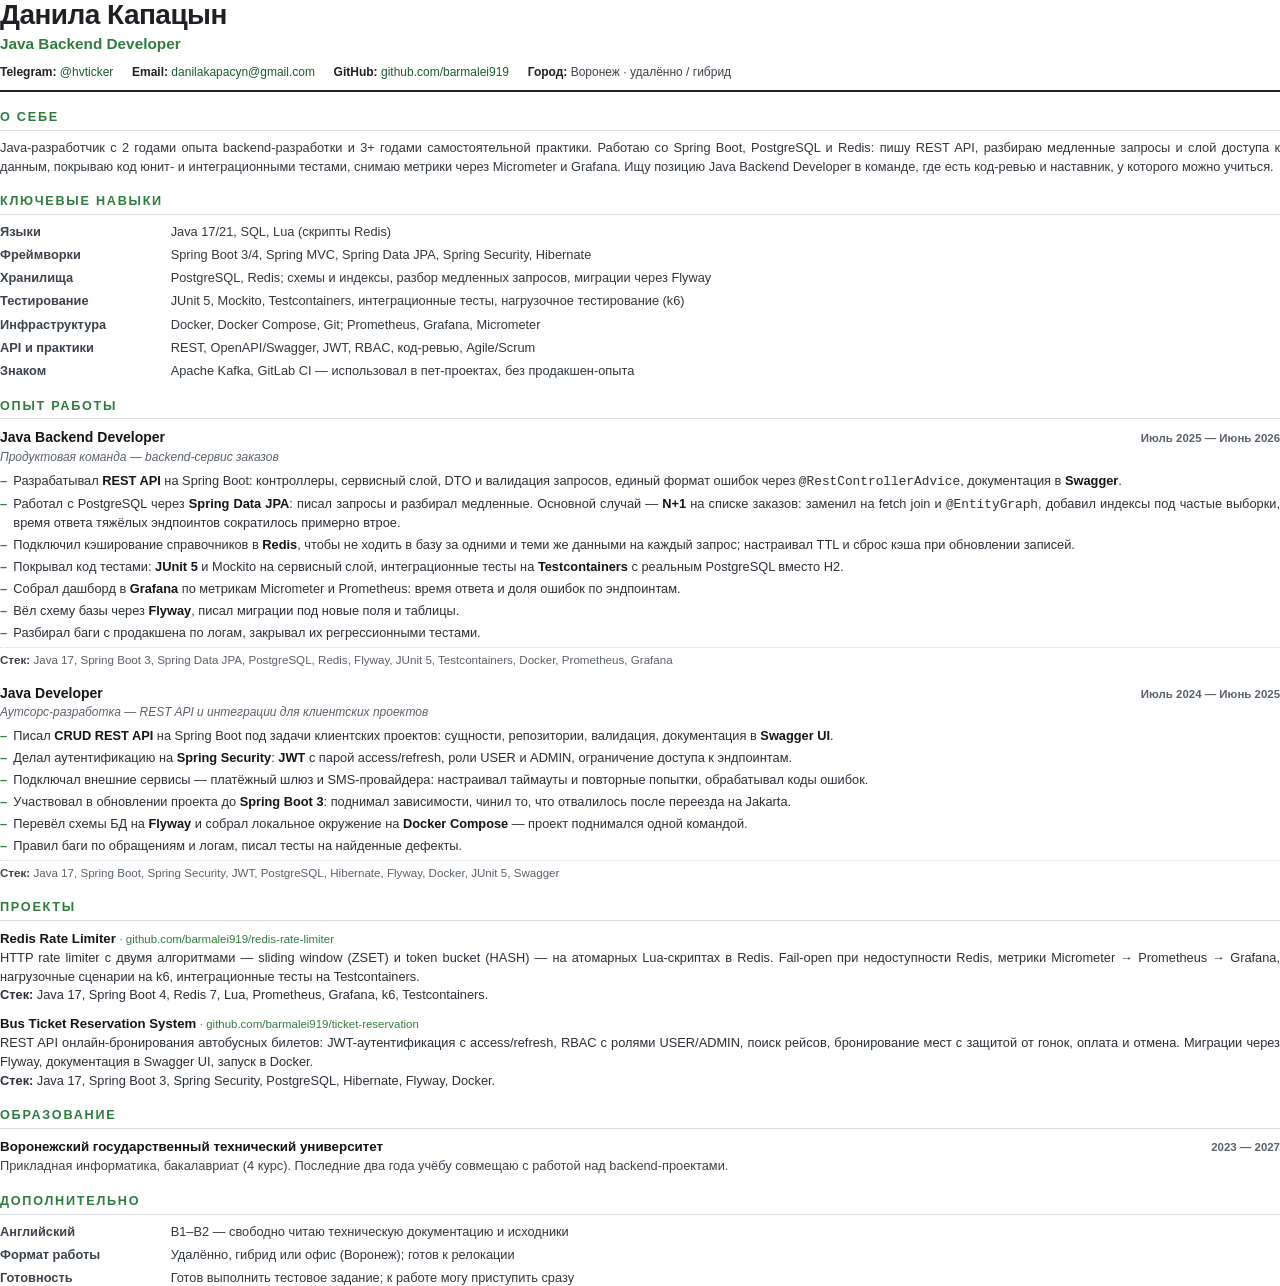
==== resume/resume.html @ eb10284d "init portfolio" ====
<!DOCTYPE html>
<html lang="ru">
<head>
<meta charset="UTF-8">
<title>Данила Капацын — Java Backend Developer</title>
<style>
  @page{size:A4;margin:11mm 12mm;}
  *{margin:0;padding:0;box-sizing:border-box;}
  body{font-family:"Segoe UI","Helvetica Neue",Arial,sans-serif;font-size:9.6pt;line-height:1.45;color:#1d2126;background:#fff;}
  a{color:#1a5c2e;text-decoration:none;}

  .head{border-bottom:2px solid #1d2126;padding-bottom:7pt;margin-bottom:10pt;}
  .name{font-size:21pt;font-weight:700;letter-spacing:-.4pt;line-height:1.1;}
  .role{font-size:11.5pt;color:#2e7d3f;font-weight:600;margin-top:2pt;}
  .contacts{margin-top:6pt;font-size:9pt;color:#3c434b;display:flex;flex-wrap:wrap;gap:4pt 14pt;}
  .contacts b{font-weight:600;color:#1d2126;}

  h2{font-size:9.5pt;font-weight:700;text-transform:uppercase;letter-spacing:1.3pt;color:#2e7d3f;
     margin:12pt 0 6pt;padding-bottom:2.5pt;border-bottom:1px solid #d7dce1;}
  section{break-inside:auto;}

  .summary{color:#31383f;text-align:justify;}

  .skills{display:grid;grid-template-columns:118pt 1fr;gap:3.5pt 10pt;}
  .skills dt{font-weight:600;color:#3c434b;}
  .skills dd{color:#31383f;}

  .job{margin-bottom:10pt;break-inside:avoid;}
  .job:last-child{margin-bottom:0;}
  .job-top{display:flex;justify-content:space-between;align-items:baseline;gap:10pt;}
  .job-title{font-size:10.5pt;font-weight:700;color:#12161a;}
  .job-date{font-size:8.6pt;color:#5a626b;white-space:nowrap;font-weight:600;}
  .job-meta{font-size:9pt;color:#5a626b;margin:1pt 0 4pt;font-style:italic;}
  ul{list-style:none;}
  li{position:relative;padding-left:10pt;margin-bottom:2.6pt;color:#2b3138;text-align:justify;}
  li::before{content:"–";position:absolute;left:0;color:#2e7d3f;font-weight:700;}
  li b{font-weight:600;color:#12161a;}
  .stack{font-size:8.7pt;color:#5a626b;margin-top:3.5pt;padding-top:3pt;border-top:1px dotted #d7dce1;}
  .stack b{color:#3c434b;font-weight:600;}

  .proj{margin-bottom:7pt;break-inside:avoid;}
  .proj-name{font-weight:700;font-size:9.9pt;color:#12161a;}
  .proj-name span{font-weight:400;font-size:8.6pt;color:#2e7d3f;}
  .proj p{color:#2b3138;margin-top:1pt;text-align:justify;}

  .edu-top{display:flex;justify-content:space-between;align-items:baseline;gap:10pt;}
  .edu-name{font-weight:700;font-size:10pt;color:#12161a;}
  .edu-sub{color:#3c434b;margin-top:1pt;}
  .extra{display:grid;grid-template-columns:118pt 1fr;gap:3.5pt 10pt;}
  .extra dt{font-weight:600;color:#3c434b;}
  .extra dd{color:#31383f;}
</style>
</head>
<body>

<header class="head">
  <div class="name">Данила Капацын</div>
  <div class="role">Java Backend Developer</div>
  <div class="contacts">
    <span><b>Telegram:</b> <a href="https://t.me/hvticker">@hvticker</a></span>
    <span><b>Email:</b> <a href="mailto:danilakapacyn@gmail.com">danilakapacyn@gmail.com</a></span>
    <span><b>GitHub:</b> <a href="https://github.com/barmalei919">github.com/barmalei919</a></span>
    <span><b>Город:</b> Воронеж · удалённо / гибрид</span>
  </div>
</header>

<section>
  <h2>О себе</h2>
  <p class="summary">Java-разработчик с 2 годами опыта backend-разработки и 3+ годами самостоятельной практики.
  Работаю со Spring Boot, PostgreSQL и Redis: пишу REST API, разбираю медленные запросы и слой доступа к данным,
  покрываю код юнит- и интеграционными тестами, снимаю метрики через Micrometer и Grafana.
  Ищу позицию Java Backend Developer в команде, где есть код-ревью и наставник, у которого можно учиться.</p>
</section>

<section>
  <h2>Ключевые навыки</h2>
  <dl class="skills">
    <dt>Языки</dt><dd>Java 17/21, SQL, Lua (скрипты Redis)</dd>
    <dt>Фреймворки</dt><dd>Spring Boot 3/4, Spring MVC, Spring Data JPA, Spring Security, Hibernate</dd>
    <dt>Хранилища</dt><dd>PostgreSQL, Redis; схемы и индексы, разбор медленных запросов, миграции через Flyway</dd>
    <dt>Тестирование</dt><dd>JUnit 5, Mockito, Testcontainers, интеграционные тесты, нагрузочное тестирование (k6)</dd>
    <dt>Инфраструктура</dt><dd>Docker, Docker Compose, Git; Prometheus, Grafana, Micrometer</dd>
    <dt>API и практики</dt><dd>REST, OpenAPI/Swagger, JWT, RBAC, код-ревью, Agile/Scrum</dd>
    <dt>Знаком</dt><dd>Apache Kafka, GitLab CI — использовал в пет-проектах, без продакшен-опыта</dd>
  </dl>
</section>

<section>
  <h2>Опыт работы</h2>

  <div class="job">
    <div class="job-top">
      <div class="job-title">Java Backend Developer</div>
      <div class="job-date">Июль 2025 — Июнь 2026</div>
    </div>
    <div class="job-meta">Продуктовая команда — backend-сервис заказов</div>
    <ul>
      <li>Разрабатывал <b>REST API</b> на Spring Boot: контроллеры, сервисный слой, DTO и валидация запросов, единый формат ошибок через <code>@RestControllerAdvice</code>, документация в <b>Swagger</b>.</li>
      <li>Работал с PostgreSQL через <b>Spring Data JPA</b>: писал запросы и разбирал медленные. Основной случай — <b>N+1</b> на списке заказов: заменил на fetch join и <code>@EntityGraph</code>, добавил индексы под частые выборки, время ответа тяжёлых эндпоинтов сократилось примерно втрое.</li>
      <li>Подключил кэширование справочников в <b>Redis</b>, чтобы не ходить в базу за одними и теми же данными на каждый запрос; настраивал TTL и сброс кэша при обновлении записей.</li>
      <li>Покрывал код тестами: <b>JUnit 5</b> и Mockito на сервисный слой, интеграционные тесты на <b>Testcontainers</b> с реальным PostgreSQL вместо H2.</li>
      <li>Собрал дашборд в <b>Grafana</b> по метрикам Micrometer и Prometheus: время ответа и доля ошибок по эндпоинтам.</li>
      <li>Вёл схему базы через <b>Flyway</b>, писал миграции под новые поля и таблицы.</li>
      <li>Разбирал баги с продакшена по логам, закрывал их регрессионными тестами.</li>
    </ul>
    <div class="stack"><b>Стек:</b> Java 17, Spring Boot 3, Spring Data JPA, PostgreSQL, Redis, Flyway, JUnit 5, Testcontainers, Docker, Prometheus, Grafana</div>
  </div>

  <div class="job">
    <div class="job-top">
      <div class="job-title">Java Developer</div>
      <div class="job-date">Июль 2024 — Июнь 2025</div>
    </div>
    <div class="job-meta">Аутсорс-разработка — REST API и интеграции для клиентских проектов</div>
    <ul>
      <li>Писал <b>CRUD REST API</b> на Spring Boot под задачи клиентских проектов: сущности, репозитории, валидация, документация в <b>Swagger UI</b>.</li>
      <li>Делал аутентификацию на <b>Spring Security</b>: <b>JWT</b> с парой access/refresh, роли USER и ADMIN, ограничение доступа к эндпоинтам.</li>
      <li>Подключал внешние сервисы — платёжный шлюз и SMS-провайдера: настраивал таймауты и повторные попытки, обрабатывал коды ошибок.</li>
      <li>Участвовал в обновлении проекта до <b>Spring Boot 3</b>: поднимал зависимости, чинил то, что отвалилось после переезда на Jakarta.</li>
      <li>Перевёл схемы БД на <b>Flyway</b> и собрал локальное окружение на <b>Docker Compose</b> — проект поднимался одной командой.</li>
      <li>Правил баги по обращениям и логам, писал тесты на найденные дефекты.</li>
    </ul>
    <div class="stack"><b>Стек:</b> Java 17, Spring Boot, Spring Security, JWT, PostgreSQL, Hibernate, Flyway, Docker, JUnit 5, Swagger</div>
  </div>
</section>

<section>
  <h2>Проекты</h2>

  <div class="proj">
    <div class="proj-name">Redis Rate Limiter <span>· github.com/barmalei919/redis-rate-limiter</span></div>
    <p>HTTP rate limiter с двумя алгоритмами — sliding window (ZSET) и token bucket (HASH) — на атомарных Lua-скриптах в Redis.
    Fail-open при недоступности Redis, метрики Micrometer → Prometheus → Grafana, нагрузочные сценарии на k6, интеграционные тесты на Testcontainers.
    <br><b>Стек:</b> Java 17, Spring Boot 4, Redis 7, Lua, Prometheus, Grafana, k6, Testcontainers.</p>
  </div>

  <div class="proj">
    <div class="proj-name">Bus Ticket Reservation System <span>· github.com/barmalei919/ticket-reservation</span></div>
    <p>REST API онлайн-бронирования автобусных билетов: JWT-аутентификация с access/refresh, RBAC с ролями USER/ADMIN,
    поиск рейсов, бронирование мест с защитой от гонок, оплата и отмена. Миграции через Flyway, документация в Swagger UI, запуск в Docker.
    <br><b>Стек:</b> Java 17, Spring Boot 3, Spring Security, PostgreSQL, Hibernate, Flyway, Docker.</p>
  </div>
</section>

<section>
  <h2>Образование</h2>
  <div class="edu-top">
    <div class="edu-name">Воронежский государственный технический университет</div>
    <div class="job-date">2023 — 2027</div>
  </div>
  <div class="edu-sub">Прикладная информатика, бакалавриат (4 курс). Последние два года учёбу совмещаю с работой над backend-проектами.</div>
</section>

<section>
  <h2>Дополнительно</h2>
  <dl class="extra">
    <dt>Английский</dt><dd>B1–B2 — свободно читаю техническую документацию и исходники</dd>
    <dt>Формат работы</dt><dd>Удалённо, гибрид или офис (Воронеж); готов к релокации</dd>
    <dt>Готовность</dt><dd>Готов выполнить тестовое задание; к работе могу приступить сразу</dd>
  </dl>
</section>

</body>
</html>
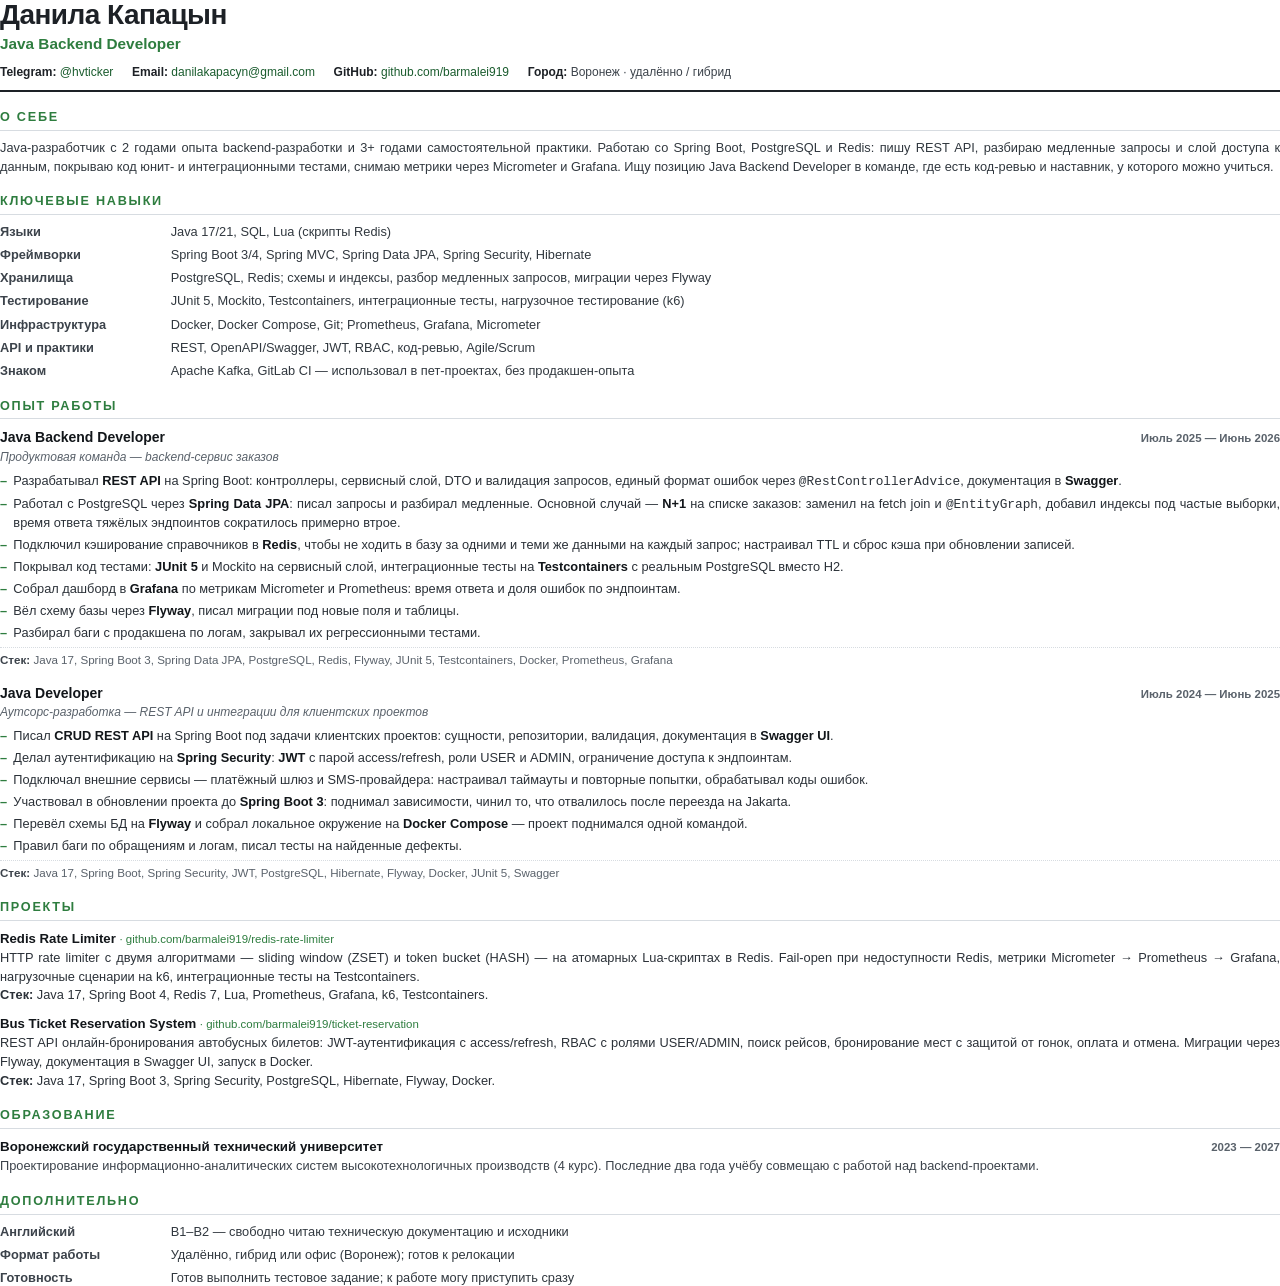
==== commit ad16db96: "уточнена специальность в блоке образования" ====
--- a/resume/resume.html
+++ b/resume/resume.html
@@ -148,7 +148,7 @@
     <div class="edu-name">Воронежский государственный технический университет</div>
     <div class="job-date">2023 — 2027</div>
   </div>
-  <div class="edu-sub">Прикладная информатика, бакалавриат (4 курс). Последние два года учёбу совмещаю с работой над backend-проектами.</div>
+  <div class="edu-sub">Проектирование информационно-аналитических систем высокотехнологичных производств (4 курс). Последние два года учёбу совмещаю с работой над backend-проектами.</div>
 </section>
 
 <section>
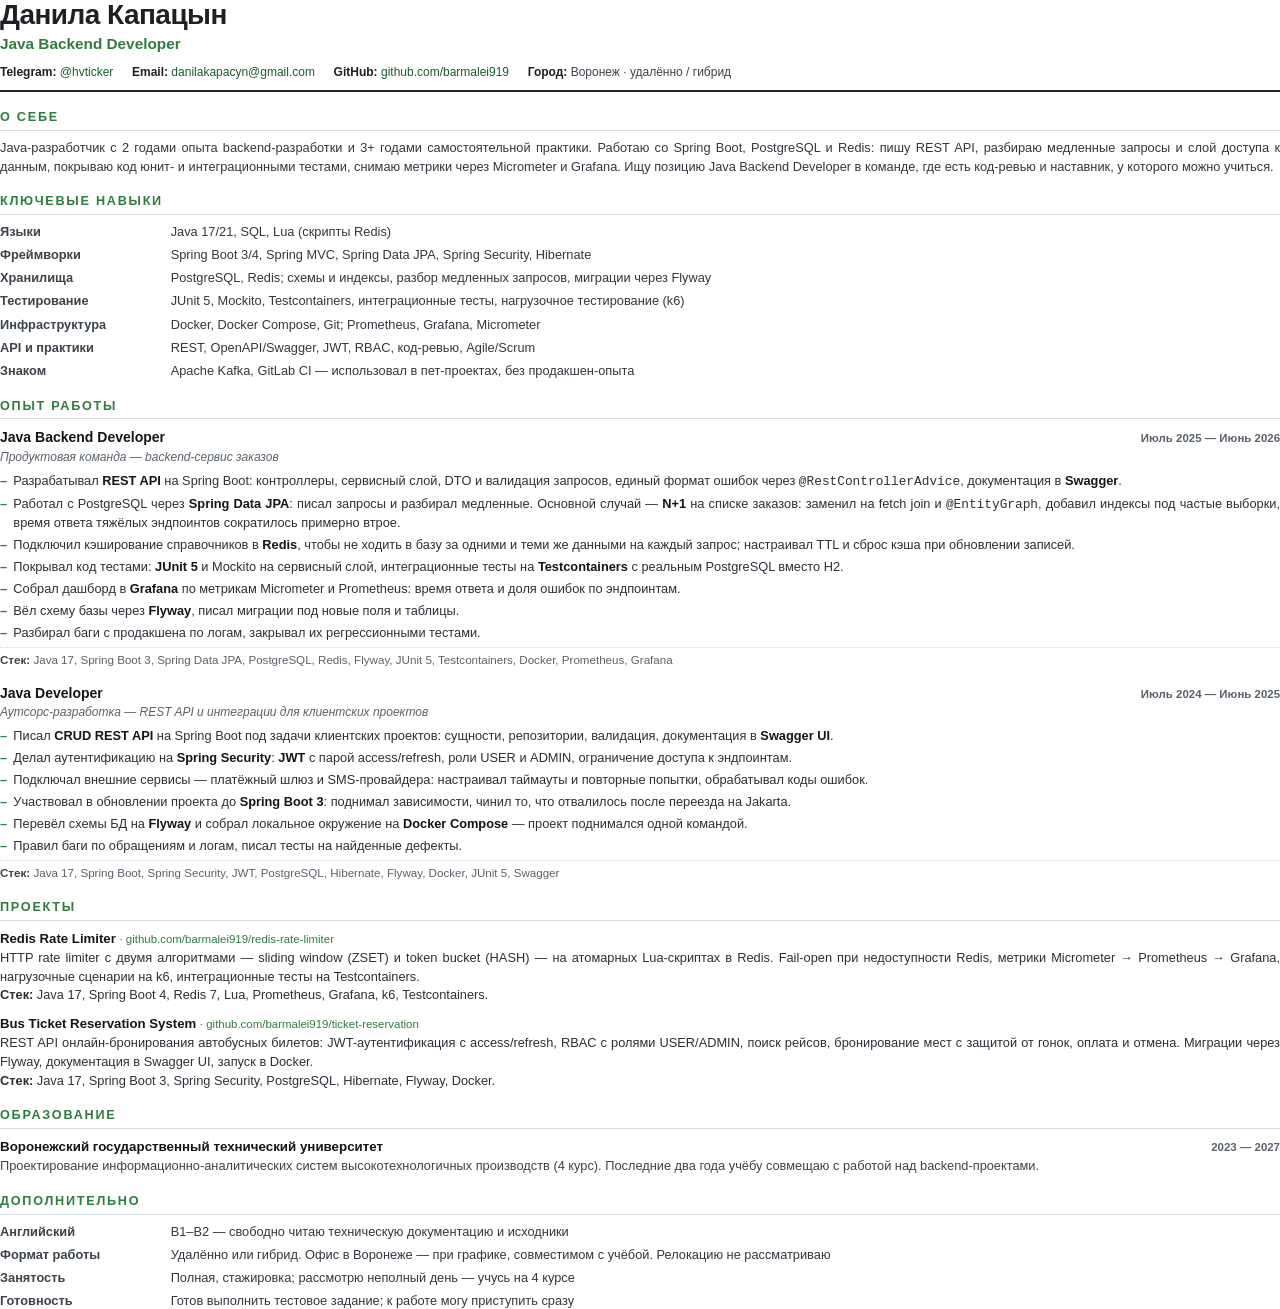
==== commit b54025ad: "резюме: уточнены формат работы и занятость" ====
--- a/resume/resume.html
+++ b/resume/resume.html
@@ -155,7 +155,8 @@
   <h2>Дополнительно</h2>
   <dl class="extra">
     <dt>Английский</dt><dd>B1–B2 — свободно читаю техническую документацию и исходники</dd>
-    <dt>Формат работы</dt><dd>Удалённо, гибрид или офис (Воронеж); готов к релокации</dd>
+    <dt>Формат работы</dt><dd>Удалённо или гибрид. Офис в Воронеже — при графике, совместимом с учёбой. Релокацию не рассматриваю</dd>
+    <dt>Занятость</dt><dd>Полная, стажировка; рассмотрю неполный день — учусь на 4 курсе</dd>
     <dt>Готовность</dt><dd>Готов выполнить тестовое задание; к работе могу приступить сразу</dd>
   </dl>
 </section>
